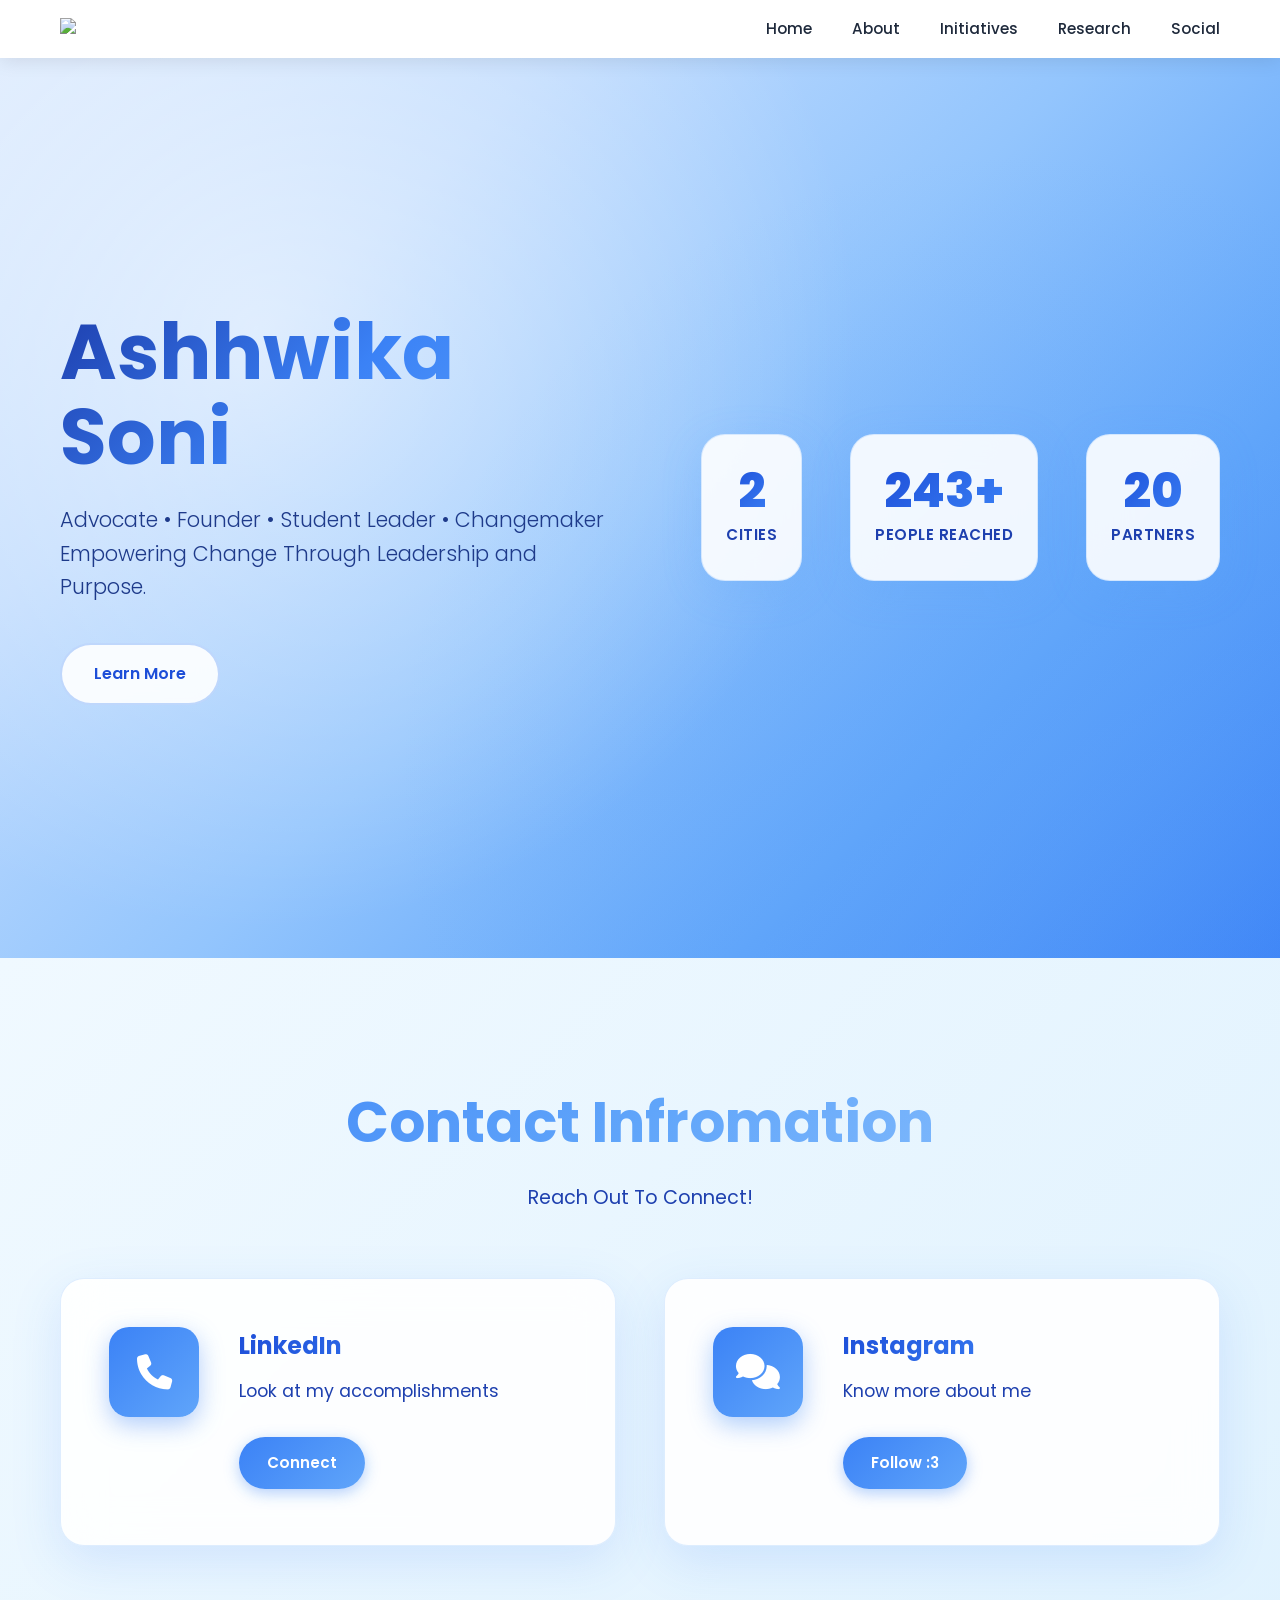
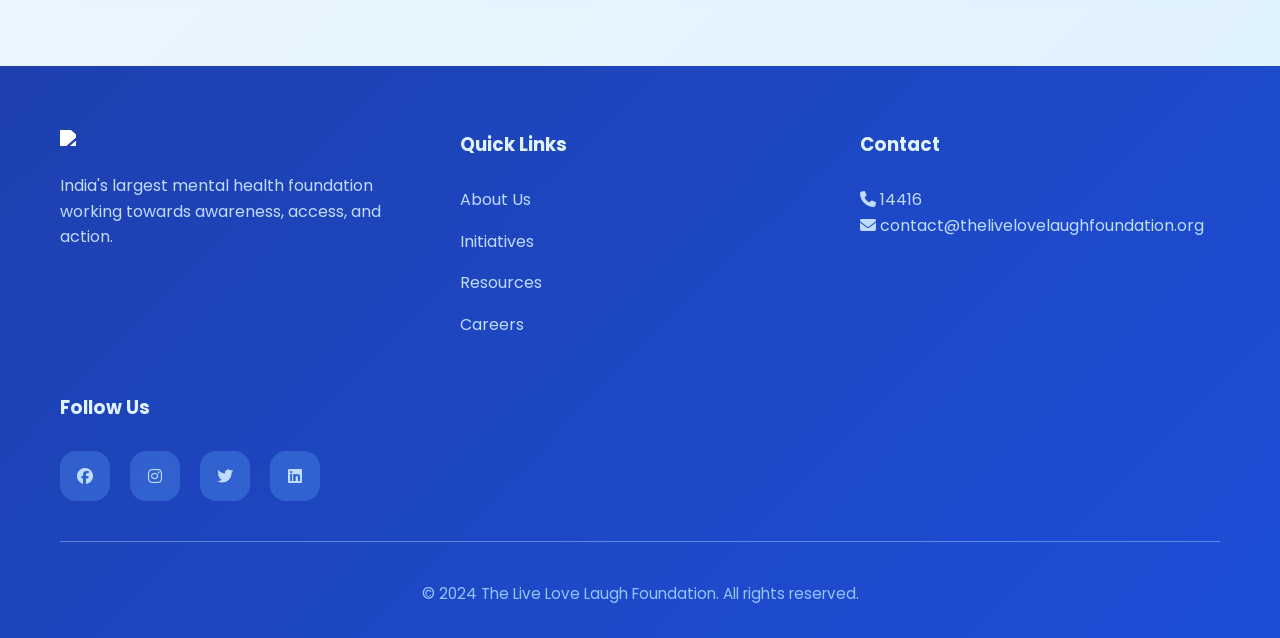
==== index.html @ 784d8f86 "Add files via upload" ====
<!DOCTYPE html>
<html lang="en">
<head>
    <meta charset="UTF-8">
    <meta name="viewport" content="width=device-width, initial-scale=1.0">
    <title>Ashhwika Soni</title>
    <link rel="stylesheet" href="style.css">
    <link href="https://fonts.googleapis.com/css2?family=Poppins:wght@300;400;500;600;700&display=swap" rel="stylesheet">
    <link rel="stylesheet" href="https://cdnjs.cloudflare.com/ajax/libs/font-awesome/6.4.0/css/all.min.css">
</head>
<body>
    <!-- Header -->
    <header class="header">
        <nav class="navbar">
            <div class="nav-container">
                <div class="nav-logo">
                    <img src="https://ashhwikafoundation.org/wp-content/uploads/2023/01/cropped-af-logo-1.png">
                </div>
                <ul class="nav-menu">
                    <li><a href="index.html" class="nav-link">Home</a></li>
                    <li><a href="about.html" class="nav-link">About</a></li>
                    <li><a href="initiatives.html" class="nav-link">Initiatives</a></li>
                    <li><a href="writing.html" class="nav-link">Research</a></li>
                    <li><a href="Social.html" class="nav-link">Social</a></li>
                </ul>
                <div class="hamburger" id="hamburger">
                    <span class="bar"></span>
                    <span class="bar"></span>
                    <span class="bar"></span>
                </div>
            </div>
        </nav>
    </header>

    <!-- Hero Section -->
    <section id="home" class="hero">
        <div class="hero-content">
            <div class="hero-text">
                <h1>Ashhwika Soni</h1>
                <p>Advocate • Founder • Student Leader • Changemaker <br>Empowering Change Through Leadership and Purpose.</p1> 
                <div class="hero-buttons">
                    <a href="about.html" class="btn btn-secondary">Learn More</a>
                </div>
            </div>
            <div class="hero-stats">
                <div class="stat-item">
                    <div class="stat-number">3</div>
                    <div class="stat-label">Cities</div>
                </div>
                <div class="stat-item">
                    <div class="stat-number">300</div>
                    <div class="stat-label">People Reached</div>
                </div>
                <div class="stat-item">
                    <div class="stat-number">25</div>
                    <div class="stat-label">Partners</div>
                </div>
            </div>
        </div>
    </section>

    <!-- Connect Section -->
    <section id="resources" class="resources-section">
        <div class="container">
            <div class="section-header">
                <h2>Contact Infromation</h2>
                <p>Reach Out To Connect!</p>
            </div>
            <div class="resources-grid">
                <div class="resource-card helpline">
                    <div class="resource-icon">
                        <i class="fas fa-phone"></i>
                    </div>
                    <div class="resource-content">
                        <h3>LinkedIn</h3>
                        <p>Look at my accomplishments</p>
                        <a href="tel:14416" class="btn btn-small">Connect</a>
                    </div>
                </div>
                <div class="resource-card chat">
                    <div class="resource-icon">
                        <i class="fas fa-comments"></i>
                    </div>
                    <div class="resource-content">
                        <h3>Instagram</h3>
                        <p>Know more about me</p>
                        <a href="#" class="btn btn-small">Follow :3 </a>
                    </div>
                </div>
            </div>
        </div>
    </section>

    <!-- Footer -->
    <footer class="footer">
        <div class="container">
            <div class="footer-content">
                <div class="footer-section">
                    <img src="https://ashhwikafoundation.org/wp-content/uploads/2023/01/cropped-af-logo-1.png" class="footer-logo">
                    <p>India's largest mental health foundation working towards awareness, access, and action.</p>
                </div>
                <div class="footer-section">
                    <h4>Quick Links</h4>
                    <ul>
                        <li><a href="#">About Us</a></li>
                        <li><a href="#">Initiatives</a></li>
                        <li><a href="#">Resources</a></li>
                        <li><a href="#">Careers</a></li>
                    </ul>
                </div>
                <div class="footer-section">
                    <h4>Contact</h4>
                    <p><i class="fas fa-phone"></i> 14416</p>
                    <p><i class="fas fa-envelope"></i> contact@thelivelovelaughfoundation.org</p>
                </div>
                <div class="footer-section social">
                    <h4>Follow Us</h4>
                    <div class="social-links">
                        <a href="#"><i class="fab fa-facebook"></i></a>
                        <a href="#"><i class="fab fa-instagram"></i></a>
                        <a href="#"><i class="fab fa-twitter"></i></a>
                        <a href="#"><i class="fab fa-linkedin"></i></a>
                    </div>
                </div>
            </div>
            <div class="footer-bottom">
                <p>&copy; 2024 The Live Love Laugh Foundation. All rights reserved.</p>
            </div>
        </div>
    </footer>

    <script src="script.js"></script>
</body>
</html>
---- style.css ----
* {
    margin: 0;
    padding: 0;
    box-sizing: border-box;
}

body {
    font-family: 'Poppins', sans-serif;
    line-height: 1.6;
    color: #1e293b;
    overflow-x: hidden;
}

.container {
    max-width: 1200px;
    margin: 0 auto;
    padding: 0 20px;
}

/* Navigation */
.navbar {
    background: rgba(255, 255, 255, 0.95);
    backdrop-filter: blur(20px);
    padding: 1rem 0;
    box-shadow: 0 2px 20px rgba(59, 130, 246, 0.15);
    position: sticky;
    top: 0;
    z-index: 1000;
}

.nav-container {
    max-width: 1200px;
    margin: 0 auto;
    padding: 0 20px;
    display: flex;
    justify-content: space-between;
    align-items: center;
}

.nav-logo img {
    height: 40px;
}

.nav-menu {
    display: flex;
    list-style: none;
    gap: 2.5rem;
    align-items: center;
}

.nav-link {
    color: #1e293b;
    text-decoration: none;
    font-weight: 500;
    font-size: 0.95rem;
    transition: all 0.3s ease;
    position: relative;
}

.nav-link::after {
    content: '';
    position: absolute;
    width: 0;
    height: 2px;
    bottom: -5px;
    left: 50%;
    background: linear-gradient(90deg, #60a5fa, #93c5fd);
    transition: all 0.3s ease;
}

.nav-link:hover::after,
.nav-link.active::after {
    width: 100%;
    left: 0;
}

.nav-link:hover {
    color: #3b82f6;
}

.donate-btn {
    background: linear-gradient(135deg, #60a5fa, #93c5fd) !important;
    color: #1e293b !important;
    padding: 0.75rem 1.5rem !important;
    border-radius: 25px !important;
    font-weight: 600 !important;
    box-shadow: 0 4px 15px rgba(96, 165, 250, 0.4);
}

.donate-btn:hover {
    transform: translateY(-2px);
    box-shadow: 0 8px 25px rgba(96, 165, 250, 0.5);
}

.hamburger {
    display: none;
    flex-direction: column;
    cursor: pointer;
}

.bar {
    width: 25px;
    height: 3px;
    background: linear-gradient(90deg, #60a5fa, #93c5fd);
    margin: 3px 0;
    transition: 0.3s;
    border-radius: 2px;
}

/* Hero Section */
.hero {
    min-height: 100vh;
    background: linear-gradient(135deg, #dbeafe 0%, #bfdbfe 25%, #93c5fd 50%, #60a5fa 75%, #3b82f6 100%);
    display: flex;
    align-items: center;
    position: relative;
    overflow: hidden;
}

.hero::before {
    content: '';
    position: absolute;
    top: 0;
    left: 0;
    right: 0;
    bottom: 0;
    background: radial-gradient(circle at 20% 30%, rgba(255, 255, 255, 0.5) 0%, transparent 50%),
                radial-gradient(circle at 80% 80%, rgba(96, 165, 250, 0.3) 0%, transparent 50%);
    z-index: 1;
}

.hero-content {
    display: grid;
    grid-template-columns: 1fr 1fr;
    gap: 4rem;
    align-items: center;
    max-width: 1200px;
    margin: 0 auto;
    padding: 0 20px;
    position: relative;
    z-index: 2;
}

.hero-text h1 {
    font-size: clamp(3rem, 6vw, 5rem);
    font-weight: 700;
    background: linear-gradient(135deg, #1e40af, #3b82f6, #60a5fa);
    -webkit-background-clip: text;
    -webkit-text-fill-color: transparent;
    background-clip: text;
    line-height: 1.1;
    margin-bottom: 1.5rem;
}

.highlight {
    background: linear-gradient(135deg, #ffffff, #eff6ff);
    -webkit-background-clip: text;
    -webkit-text-fill-color: transparent;
    background-clip: text;
}

.hero-text p {
    font-size: 1.3rem;
    color: #1e3a8a;
    margin-bottom: 2.5rem;
    font-weight: 300;
}

.hero-buttons {
    display: flex;
    gap: 1.5rem;
    flex-wrap: wrap;
}

.btn {
    padding: 1rem 2rem;
    border-radius: 50px;
    text-decoration: none;
    font-weight: 600;
    font-size: 1rem;
    transition: all 0.3s ease;
    display: inline-block;
    border: 2px solid;
    position: relative;
    overflow: hidden;
    backdrop-filter: blur(10px);
}

.btn::before {
    content: '';
    position: absolute;
    top: 0;
    left: -100%;
    width: 100%;
    height: 100%;
    background: linear-gradient(90deg, transparent, rgba(255,255,255,0.4), transparent);
    transition: left 0.5s;
}

.btn:hover::before {
    left: 100%;
}

.btn-primary {
    background: linear-gradient(135deg, #3b82f6, #60a5fa);
    color: white;
    border-color: transparent;
    box-shadow: 0 10px 30px rgba(59, 130, 246, 0.4);
}

.btn-primary:hover {
    transform: translateY(-3px) scale(1.05);
    box-shadow: 0 15px 40px rgba(59, 130, 246, 0.6);
}

.btn-secondary {
    background: rgba(255,255,255,0.9);
    color: #1d4ed8;
    border-color: rgba(59, 130, 246, 0.3);
}

.btn-secondary:hover {
    background: white;
    box-shadow: 0 10px 30px rgba(59, 130, 246, 0.3);
}

.hero-stats {
    display: flex;
    gap: 3rem;
    justify-content: flex-end;
}

.stat-item {
    text-align: center;
    background: rgba(255,255,255,0.9);
    padding: 2rem 1.5rem;
    border-radius: 24px;
    backdrop-filter: blur(20px);
    box-shadow: 0 10px 40px rgba(96, 165, 250, 0.2);
    transition: all 0.3s ease;
    border: 1px solid rgba(96, 165, 250, 0.2);
}

.stat-item:hover {
    transform: translateY(-10px);
    box-shadow: 0 20px 50px rgba(96, 165, 250, 0.3);
}

.stat-number {
    font-size: 3rem;
    font-weight: 800;
    background: linear-gradient(135deg, #1d4ed8, #3b82f6);
    -webkit-background-clip: text;
    -webkit-text-fill-color: transparent;
    background-clip: text;
    line-height: 1;
}

.stat-label {
    color: #1e40af;
    font-size: 0.95rem;
    font-weight: 600;
    margin-top: 0.5rem;
    text-transform: uppercase;
    letter-spacing: 0.5px;
}

/* Section Headers */
.section-header {
    text-align: center;
    margin-bottom: 4rem;
}

.section-header h2 {
    font-size: clamp(2.5rem, 5vw, 3.5rem);
    font-weight: 700;
    background: linear-gradient(135deg, #3b82f6, #60a5fa, #93c5fd);
    -webkit-background-clip: text;
    -webkit-text-fill-color: transparent;
    background-clip: text;
    margin-bottom: 1rem;
}

.section-header p {
    font-size: 1.2rem;
    color: #1e40af;
    font-weight: 400;
}

/* About Section */
.about-section {
    padding: 120px 0;
    background: linear-gradient(135deg, #eff6ff 0%, #dbeafe 100%);
}

.about-grid {
    display: grid;
    grid-template-columns: 1fr 1fr;
    gap: 4rem;
    align-items: center;
}

.about-text h3 {
    font-size: 2.5rem;
    background: linear-gradient(135deg, #1d4ed8, #3b82f6);
    -webkit-background-clip: text;
    -webkit-text-fill-color: transparent;
    background-clip: text;
    margin-bottom: 1.5rem;
    font-weight: 700;
}

.about-text p {
    font-size: 1.2rem;
    color: #1e40af;
    margin-bottom: 2.5rem;
    line-height: 1.7;
}

.mission-points {
    display: flex;
    flex-direction: column;
    gap: 1.5rem;
}

.mission-point {
    display: flex;
    align-items: center;
    gap: 1rem;
    padding: 1.75rem;
    background: rgba(255,255,255,0.8);
    border-radius: 20px;
    box-shadow: 0 8px 30px rgba(59, 130, 246, 0.15);
    transition: all 0.3s ease;
    border: 1px solid rgba(96, 165, 250, 0.2);
    backdrop-filter: blur(10px);
}

.mission-point:hover {
    transform: translateX(15px);
    box-shadow: 0 15px 40px rgba(59, 130, 246, 0.25);
}

.mission-point i {
    width: 55px;
    height: 55px;
    background: linear-gradient(135deg, #3b82f6, #60a5fa);
    color: white;
    border-radius: 16px;
    display: flex;
    align-items: center;
    justify-content: center;
    font-size: 1.3rem;
    box-shadow: 0 4px 15px rgba(59, 130, 246, 0.4);
}

.mission-point span {
    font-weight: 600;
    font-size: 1.15rem;
    color: #1e293b;
}

.image-placeholder {
    height: 450px;
    background: linear-gradient(135deg, #3b82f6, #60a5fa, #93c5fd);
    border-radius: 32px;
    display: flex;
    align-items: center;
    justify-content: center;
    position: relative;
    overflow: hidden;
}

.image-placeholder::before {
    content: '';
    position: absolute;
    top: -50%;
    right: -50%;
    width: 200%;
    height: 200%;
    background: radial-gradient(circle, rgba(255,255,255,0.4) 0%, transparent 70%);
    animation: rotate 20s linear infinite;
}

@keyframes rotate {
    0% { transform: rotate(0deg); }
    100% { transform: rotate(360deg); }
}

.image-placeholder i {
    font-size: 8rem;
    color: rgba(255,255,255,0.9);
    z-index: 2;
    text-shadow: 0 4px 20px rgba(0,0,0,0.3);
}

/* Initiatives Section */
.initiatives-section {
    padding: 120px 0;
    background: #eff6ff;
}

.initiatives-grid {
    display: grid;
    grid-template-columns: repeat(auto-fit, minmax(320px, 1fr));
    gap: 2.5rem;
}

.initiative-card {
    background: rgba(255,255,255,0.9);
    padding: 3.5rem 2.5rem;
    border-radius: 28px;
    text-align: center;
    box-shadow: 0 15px 50px rgba(59, 130, 246, 0.15);
    transition: all 0.4s ease;
    border: 1px solid rgba(96, 165, 250, 0.2);
    backdrop-filter: blur(10px);
    position: relative;
    overflow: hidden;
}

.initiative-card::before {
    content: '';
    position: absolute;
    top: 0;
    left: 0;
    right: 0;
    height: 4px;
    background: linear-gradient(90deg, #60a5fa, #93c5fd, #bfdbfe, #60a5fa);
    background-size: 200% 100%;
    animation: shimmer 3s ease-in-out infinite;
}

@keyframes shimmer {
    0%, 100% { background-position: 200% 0; }
    50% { background-position: 0 0; }
}

.initiative-card:hover {
    transform: translateY(-15px);
    box-shadow: 0 30px 70px rgba(59, 130, 246, 0.25);
}

.card-icon {
    width: 90px;
    height: 90px;
    background: linear-gradient(135deg, #3b82f6, #60a5fa);
    border-radius: 24px;
    display: flex;
    align-items: center;
    justify-content: center;
    margin: 0 auto 2rem;
    box-shadow: 0 8px 25px rgba(59, 130, 246, 0.4);
}

.card-icon i {
    font-size: 2.2rem;
    color: white;
}

.initiative-card h3 {
    font-size: 1.6rem;
    background: linear-gradient(135deg, #1d4ed8, #3b82f6);
    -webkit-background-clip: text;
    -webkit-text-fill-color: transparent;
    background-clip: text;
    margin-bottom: 1.25rem;
    font-weight: 700;
}

.initiative-card p {
    color: #1e40af;
    line-height: 1.7;
    font-size: 1.1rem;
}

/* Resources Section */
.resources-section {
    padding: 120px 0;
    background: linear-gradient(135deg, #f0f9ff 0%, #e0f2fe 100%);
}

.resources-grid {
    display: grid;
    grid-template-columns: repeat(auto-fit, minmax(380px, 1fr));
    gap: 3rem;
}

.resource-card {
    background: rgba(255,255,255,0.9);
    padding: 3rem;
    border-radius: 24px;
    box-shadow: 0 15px 50px rgba(59, 130, 246, 0.15);
    display: flex;
    gap: 2.5rem;
    transition: all 0.4s ease;
    border: 1px solid rgba(96, 165, 250, 0.2);
    backdrop-filter: blur(20px);
}

.resource-card:hover {
    transform: translateY(-10px);
    box-shadow: 0 25px 60px rgba(59, 130, 246, 0.25);
}

.resource-icon {
    width: 90px;
    height: 90px;
    background: linear-gradient(135deg, #3b82f6, #60a5fa);
    border-radius: 20px;
    display: flex;
    align-items: center;
    justify-content: center;
    flex-shrink: 0;
    box-shadow: 0 8px 25px rgba(59, 130, 246, 0.4);
}

.resource-icon i {
    font-size: 2.2rem;
    color: white;
}

.resource-content h3 {
    background: linear-gradient(135deg, #1d4ed8, #3b82f6);
    -webkit-background-clip: text;
    -webkit-text-fill-color: transparent;
    background-clip: text;
    margin-bottom: 0.75rem;
    font-size: 1.5rem;
    font-weight: 700;
}

.resource-content p {
    color: #1e40af;
    margin-bottom: 2rem;
    font-size: 1.1rem;
}

.btn-small {
    padding: 0.85rem 1.75rem !important;
    font-size: 0.95rem !important;
    background: linear-gradient(135deg, #3b82f6, #60a5fa) !important;
    color: white !important;
    border: none !important;
    box-shadow: 0 4px 15px rgba(59, 130, 246, 0.4) !important;
}

/* Donate Section */
.donate-section {
    padding: 120px 0;
    background: linear-gradient(135deg, #3b82f6 0%, #60a5fa 50%, #93c5fd 100%);
    text-align: center;
    color: white;
    position: relative;
    overflow: hidden;
}

.donate-section::before {
    content: '';
    position: absolute;
    top: 0;
    left: 0;
    right: 0;
    bottom: 0;
    background: radial-gradient(circle at 30% 20%, rgba(255,255,255,0.4) 0%, transparent 50%),
                radial-gradient(circle at 70% 80%, rgba(255,255,255,0.25) 0%, transparent 50%);
}

.donate-content {
    position: relative;
    z-index: 2;
}

.donate-content h2 {
    font-size: clamp(3rem, 6vw, 4rem);
    font-weight: 800;
    margin-bottom: 1.25rem;
    text-shadow: 0 4px 20px rgba(0,0,0,0.2);
}

.donate-content p {
    font-size: 1.4rem;
    margin-bottom: 3.5rem;
    opacity: 0.95;
    font-weight: 300;
}

.donate-buttons {
    display: flex;
    gap: 1.5rem;
    justify-content: center;
    flex-wrap: wrap;
}

.btn-donate {
    background: rgba(255,255,255,0.95) !important;
    color: #1d4ed8 !important;
    font-weight: 700 !important;
    font-size: 1.15rem !important;
    box-shadow: 0 10px 30px rgba(255,255,255,0.5) !important;
    backdrop-filter: blur(20px);
}

.btn-donate.large {
    padding: 1.5rem 3.5rem !important;
    font-size: 1.25rem !important;
}

.btn-donate:hover {
    transform: translateY(-5px) scale(1.05) !important;
    box-shadow: 0 20px 50px rgba(255,255,255,0.7) !important;
}

/* Footer */
.footer {
    background: linear-gradient(135deg, #1e40af 0%, #1d4ed8 100%);
    color: #bfdbfe;
    padding: 4rem 0 2rem;
}

.footer-content {
    display: grid;
    grid-template-columns: repeat(auto-fit, minmax(280px, 1fr));
    gap: 2.5rem;
    margin-bottom: 2.5rem;
}

.footer-logo {
    height: 45px;
    margin-bottom: 1.25rem;
    filter: brightness(0) invert(1);
}

.footer-section h4 {
    color: #e0f2fe;
    margin-bottom: 1.75rem;
    font-weight: 700;
    font-size: 1.15rem;
}

.footer-section ul {
    list-style: none;
}

.footer-section ul li {
    margin-bottom: 1rem;
}

.footer-section a {
    color: #bfdbfe;
    text-decoration: none;
    transition: all 0.3s ease;
    display: block;
}

.footer-section a:hover {
    color: #93c5fd;
    transform: translateX(5px);
}

.social-links {
    display: flex;
    gap: 1.25rem;
    margin-top: 1.25rem;
}

.social-links a {
    width: 50px;
    height: 50px;
    background: rgba(96, 165, 250, 0.3);
    color: #bfdbfe;
    border-radius: 16px;
    display: flex;
    align-items: center;
    justify-content: center;
    transition: all 0.4s ease;
    backdrop-filter: blur(10px);
}

.social-links a:hover {
    background: linear-gradient(135deg, #3b82f6, #60a5fa);
    color: white;
    transform: translateY(-5px) scale(1.1);
    box-shadow: 0 10px 30px rgba(59, 130, 246, 0.5);
}

.footer-bottom {
    text-align: center;
    padding-top: 2.5rem;
    border-top: 1px solid rgba(191, 219, 254, 0.4);
    color: #93c5fd;
    font-size: 0.95rem;
}

/* Responsive */
@media (max-width: 768px) {
    .hamburger {
        display: flex;
    }
    
    .nav-menu {
        display: none;
        position: absolute;
        top: 100%;
        left: 0;
        width: 100%;
        background: rgba(255,255,255,0.98);
        flex-direction: column;
        padding: 1rem 0;
        box-shadow: 0 10px 30px rgba(0,0,0,0.1);
    }
    
    .nav-menu.active {
        display: flex;
    }
    
    .hero-content {
        grid-template-columns: 1fr;
        text-align: center;
        gap: 3rem;
    }
    
    .hero-stats {
        justify-content: center;
        gap: 2rem;
    }
    
    .about-grid {
        grid-template-columns: 1fr;
        gap: 3rem;
    }
    
    .donate-buttons {
        flex-direction: column;
        align-items: center;
    }
    
    .btn-donate {
        width: 100%;
        max-width: 350px;
    }
    
    .resources-grid {
        grid-template-columns: 1fr;
    }
}
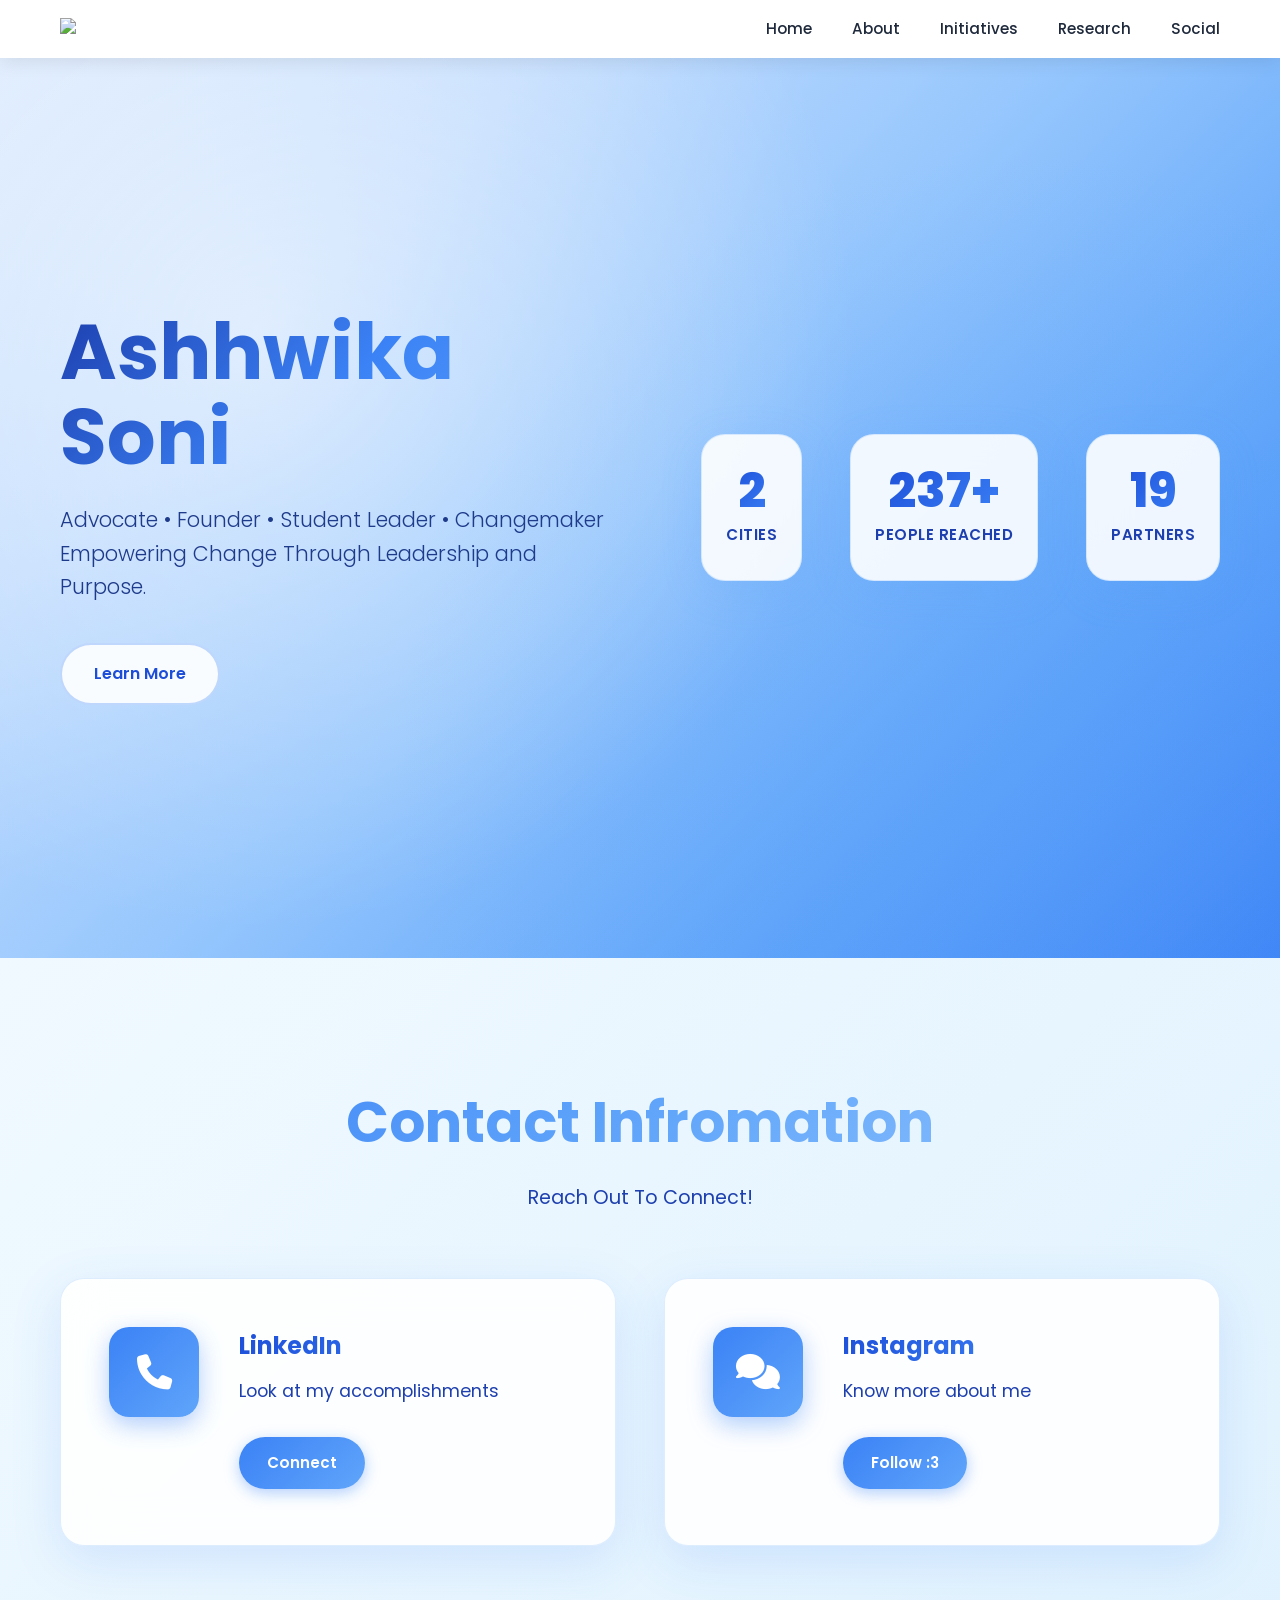
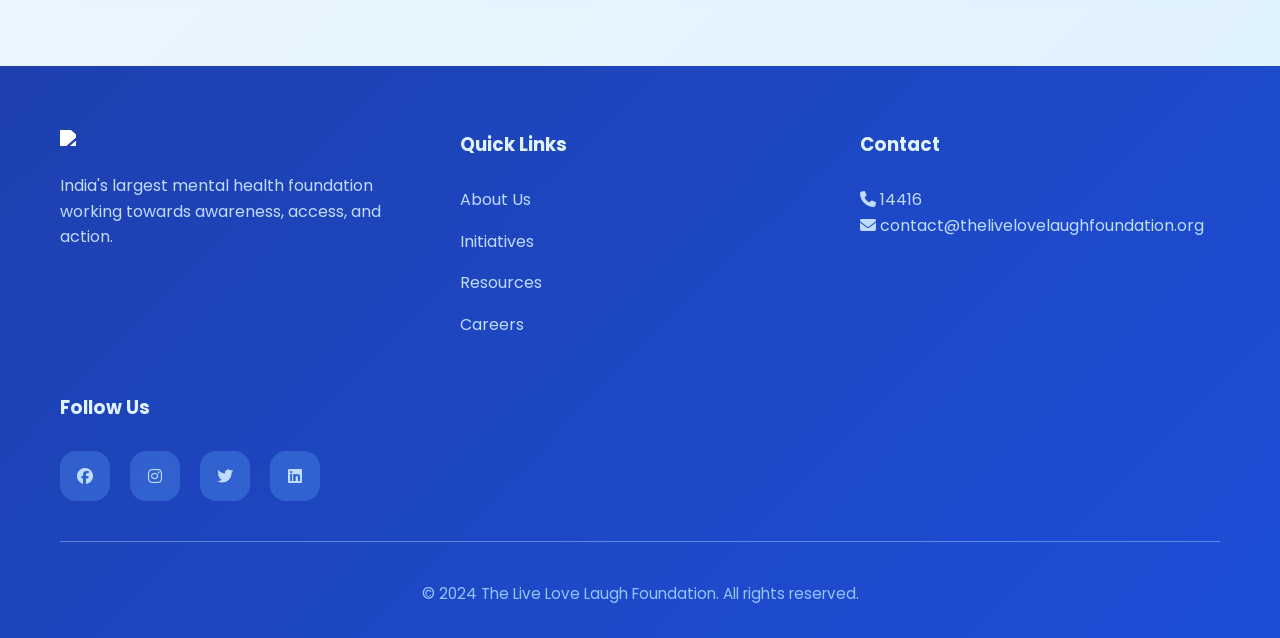
==== commit aba08802: "Update index.html" ====
--- a/index.html
+++ b/index.html
@@ -21,7 +21,7 @@
                     <li><a href="about.html" class="nav-link">About</a></li>
                     <li><a href="initiatives.html" class="nav-link">Initiatives</a></li>
                     <li><a href="writing.html" class="nav-link">Research</a></li>
-                    <li><a href="Social.html" class="nav-link">Social</a></li>
+                    <li><a href="social.html" class="nav-link">Social</a></li>
                 </ul>
                 <div class="hamburger" id="hamburger">
                     <span class="bar"></span>
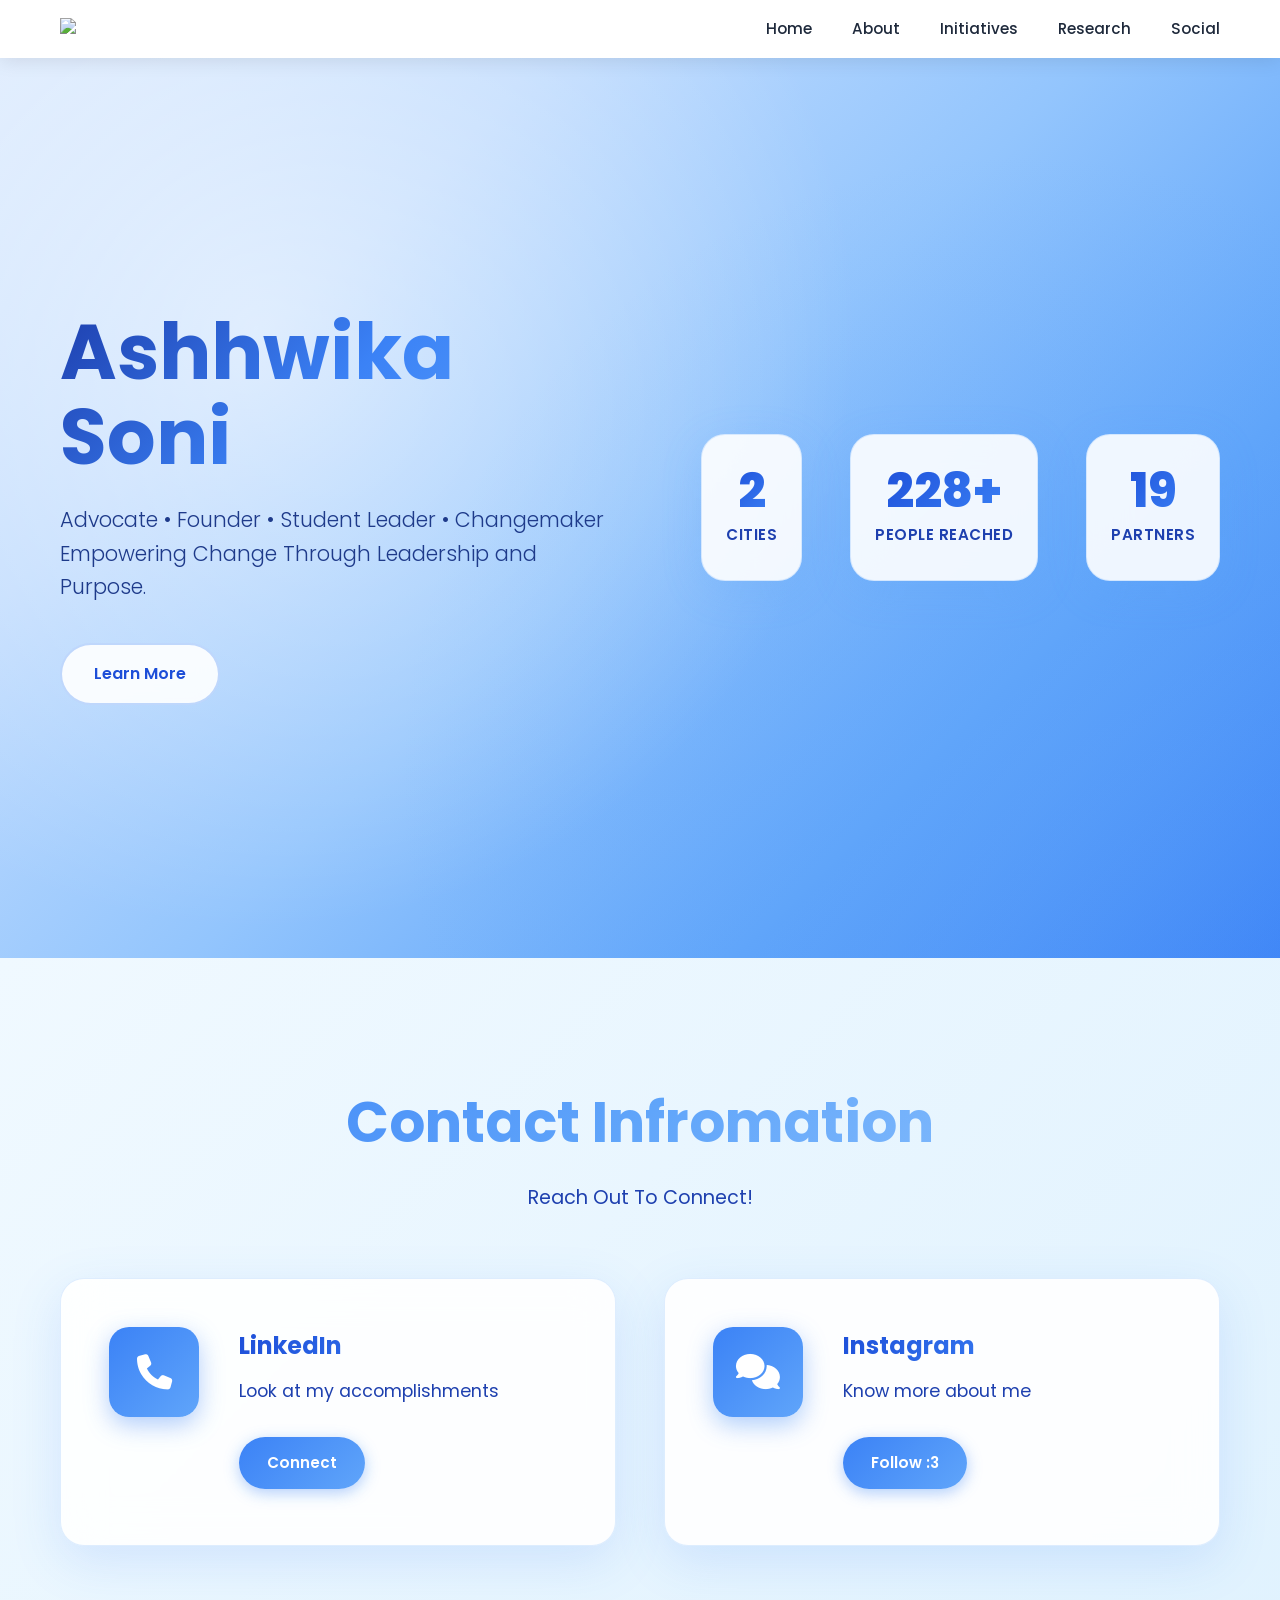
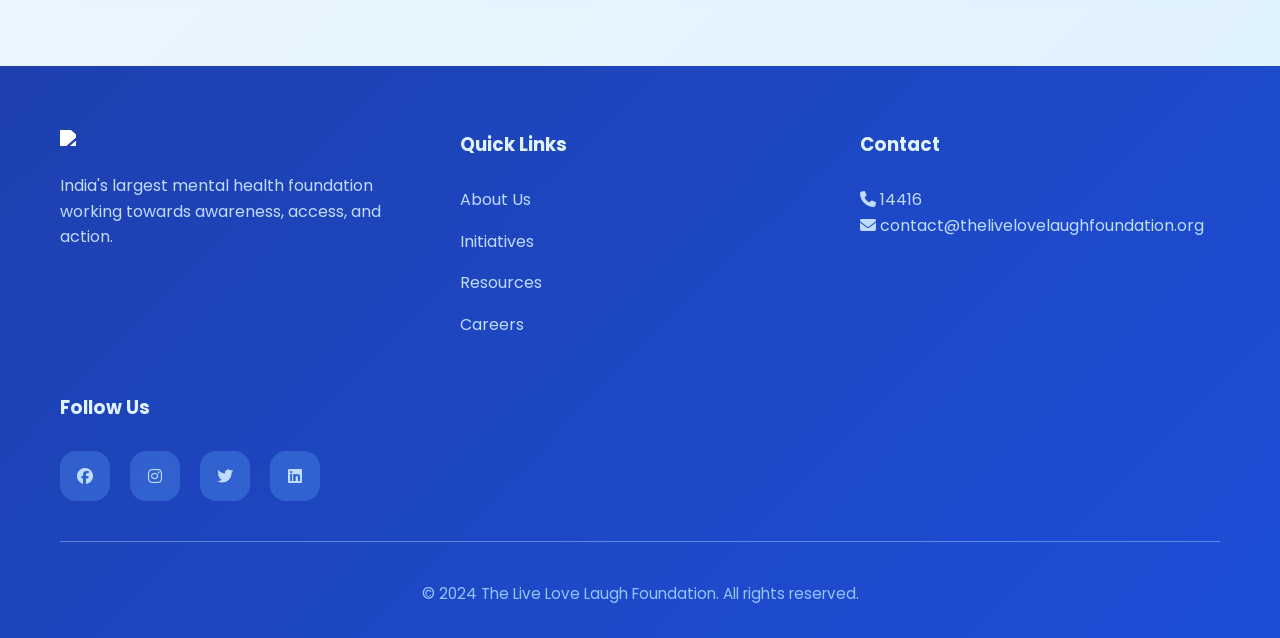
==== commit 68cb1df8: "Update index.html" ====
--- a/index.html
+++ b/index.html
@@ -74,7 +74,7 @@
                     <div class="resource-content">
                         <h3>LinkedIn</h3>
                         <p>Look at my accomplishments</p>
-                        <a href="tel:14416" class="btn btn-small">Connect</a>
+                        <a href="https://www.linkedin.com/in/ashhwika-soni-b462b5214/" class="btn btn-small">Connect</a>
                     </div>
                 </div>
                 <div class="resource-card chat">
@@ -84,7 +84,7 @@
                     <div class="resource-content">
                         <h3>Instagram</h3>
                         <p>Know more about me</p>
-                        <a href="#" class="btn btn-small">Follow :3 </a>
+                        <a href="https://www.instagram.com/ashhwika/" class="btn btn-small">Follow :3 </a>
                     </div>
                 </div>
             </div>
